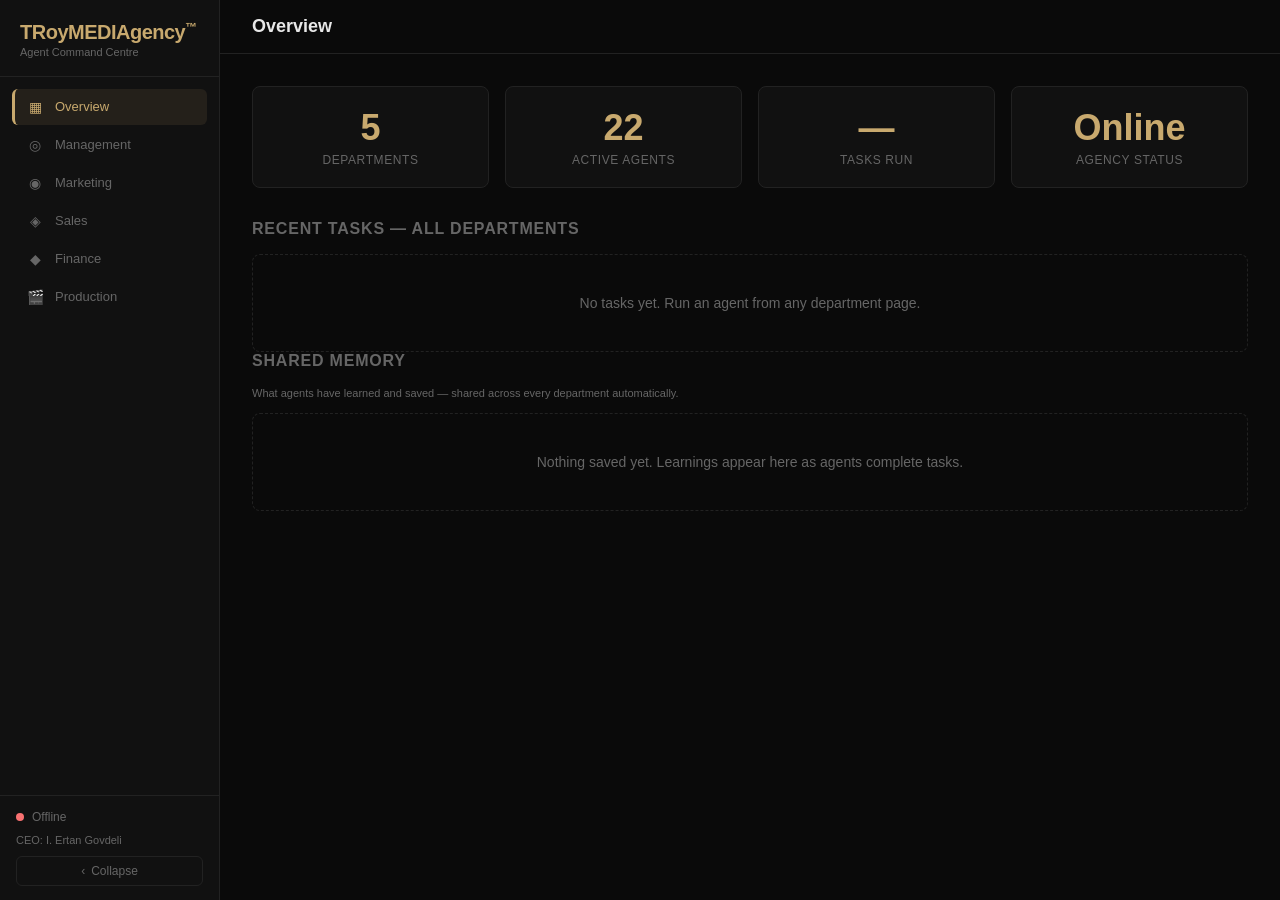
==== dashboard/index.html @ 1620425f "Add real dashboard + Worker/D1 infrastructure New troymedia-dashboard Pages project (sidebar admin p" ====
<!DOCTYPE html>
<html lang="en">
<head>
  <meta charset="UTF-8" />
  <meta name="viewport" content="width=device-width, initial-scale=1.0" />
  <title>TRoyMEDIAgency — Agent Command Centre</title>
  <link rel="stylesheet" href="style.css" />
</head>
<body>
  <div class="app-shell">
    <aside class="sidebar">
      <div class="sidebar-logo">TRoyMEDIAgency<span class="tm">™</span></div>
      <div class="sidebar-sub">Agent Command Centre</div>
      <nav class="page-nav">
        <a href="#/overview" class="nav-item" data-page="overview"><span class="nav-icon">▦</span>Overview</a>
        <a href="#/management" class="nav-item" data-page="management"><span class="nav-icon">◎</span>Management</a>
        <a href="#/marketing" class="nav-item" data-page="marketing"><span class="nav-icon">◉</span>Marketing</a>
        <a href="#/sales" class="nav-item" data-page="sales"><span class="nav-icon">◈</span>Sales</a>
        <a href="#/finance" class="nav-item" data-page="finance"><span class="nav-icon">◆</span>Finance</a>
        <a href="#/production" class="nav-item" data-page="production"><span class="nav-icon">🎬</span>Production</a>
      </nav>
      <div class="sidebar-footer">
        <div class="sidebar-status">
          <div id="status-dot" class="status-dot" title="System status"></div>
          <span id="status-label">Checking…</span>
        </div>
        <span class="sidebar-ceo">CEO: I. Ertan Govdeli</span>
        <button type="button" id="sidebar-collapse-btn" class="sidebar-collapse-btn" title="Collapse sidebar">
          <span id="collapse-icon">‹</span>
          <span id="collapse-label">Collapse</span>
        </button>
      </div>
    </aside>

    <div class="content-wrap">
      <header>
        <div class="header-inner">
          <div class="header-title" id="page-title">Overview</div>
        </div>
      </header>

      <main>

        <!-- ═══ OVERVIEW ═══ -->
        <div class="page" id="page-overview">
          <section class="kpi-row">
            <div class="kpi-card"><div class="kpi-value">5</div><div class="kpi-label">Departments</div></div>
            <div class="kpi-card"><div class="kpi-value">22</div><div class="kpi-label">Active Agents</div></div>
            <div class="kpi-card"><div class="kpi-value" id="tasks-count">—</div><div class="kpi-label">Tasks Run</div></div>
            <div class="kpi-card"><div class="kpi-value" id="uptime">Online</div><div class="kpi-label">Agency Status</div></div>
          </section>

          <section class="task-section">
            <h2>Recent Tasks — All Departments</h2>
            <div id="task-list"><p class="empty-state">No tasks yet. Run an agent from any department page.</p></div>
          </section>

          <section class="task-section">
            <h2>Shared Memory <span id="memory-count" class="orders-revenue"></span></h2>
            <p class="dept-note" style="margin-bottom:12px;">What agents have learned and saved — shared across every department automatically.</p>
            <div id="memory-list"><p class="empty-state">Nothing saved yet. Learnings appear here as agents complete tasks.</p></div>
          </section>
        </div>

        <!-- ═══ MANAGEMENT (Orchestrator) ═══ -->
        <div class="page" id="page-management">
          <section class="orchestrator-bar">
            <div class="orch-label">
              <span class="orch-icon">◎</span>
              <span>Core Orchestrator — CEO Assistant</span>
              <span class="orch-sub">DELEGATE · REVIEW · FINAL_QA</span>
            </div>
            <div class="orch-actions">
              <div class="brief-input-wrap">
                <textarea id="brief-input" class="brief-input" placeholder="Enter a brief… (Ctrl+Enter to run)" rows="4"></textarea>
              </div>
              <button class="run-btn orch-btn" id="brief-btn" data-dept="orchestrator" data-task="intake_brief">Run Brief</button>
            </div>
          </section>
          <section class="task-section">
            <h2>Recent Management Runs</h2>
            <div id="dept-task-list-orchestrator"><p class="empty-state">No briefs run yet.</p></div>
          </section>
        </div>

        <!-- ═══ MARKETING ═══ -->
        <div class="page" id="page-marketing">
          <div class="dept-card dept-card-solo" data-dept="marketing">
            <div class="dept-header"><span class="dept-icon">◉</span><span class="dept-name">Marketing</span></div>
            <ul class="agent-list">
              <li class="agent-head">Head of the AI Marketing Department <span class="skill-tags">TREND_SCRAPE · CONTENT_GEN · PUBLICITY_AUDIT</span></li>
              <li>Entertainment Trend Researcher</li>
              <li>Content Creator</li>
              <li>Press &amp; Publicity Relations Manager</li>
              <li>Audience &amp; Analytics Reporter</li>
            </ul>
            <div class="btn-group">
              <button class="run-btn" data-dept="marketing" data-task="run_campaign">Run Campaign</button>
              <button class="run-btn skill-btn" data-dept="marketing" data-task="trend_scrape">Trend Scrape</button>
              <button class="run-btn skill-btn" data-dept="marketing" data-task="content_gen">Content Gen</button>
              <button class="run-btn skill-btn" data-dept="marketing" data-task="publicity_audit">Publicity Audit</button>
            </div>
          </div>
          <section class="task-section">
            <h2>Recent Marketing Runs</h2>
            <div id="dept-task-list-marketing"><p class="empty-state">No tasks run yet.</p></div>
          </section>
        </div>

        <!-- ═══ SALES ═══ -->
        <div class="page" id="page-sales">
          <div class="dept-card dept-card-solo" data-dept="sales">
            <div class="dept-header"><span class="dept-icon">◈</span><span class="dept-name">Sales &amp; Distribution</span></div>
            <ul class="agent-list">
              <li class="agent-head">Head of the AI Sales &amp; Distribution Department <span class="skill-tags">PITCH_DEVELOPMENT · DISTRIBUTION_DEAL</span></li>
              <li>Pitch Developer</li>
              <li>Distribution Researcher</li>
              <li>Deal Negotiator</li>
              <li>Client &amp; Talent Relations Manager</li>
            </ul>
            <div class="btn-group">
              <button class="run-btn" data-dept="sales" data-task="run_pipeline">Run Pipeline</button>
              <button class="run-btn skill-btn" data-dept="sales" data-task="pitch_development">Pitch Development</button>
              <button class="run-btn skill-btn" data-dept="sales" data-task="distribution_deal">Distribution Deal</button>
              <button class="run-btn skill-btn" data-dept="sales" data-task="objection_handler">Objection Handler</button>
            </div>
          </div>
          <section class="task-section">
            <h2>Recent Sales Runs</h2>
            <div id="dept-task-list-sales"><p class="empty-state">No tasks run yet.</p></div>
          </section>
        </div>

        <!-- ═══ FINANCE ═══ -->
        <div class="page" id="page-finance">
          <div class="dept-card dept-card-solo" data-dept="finance">
            <div class="dept-header"><span class="dept-icon">◆</span><span class="dept-name">Finance</span></div>
            <ul class="agent-list">
              <li class="agent-head">Head of the AI Finance Department <span class="skill-tags">PRODUCTION_BUDGET · ROYALTY_TRACKING</span></li>
              <li>Production Budget Planner</li>
              <li>Royalty &amp; Payments Clerk</li>
              <li>Invoice Manager</li>
              <li>Cost Optimizer</li>
            </ul>
            <div class="btn-group">
              <button class="run-btn" data-dept="finance" data-task="generate_report">Run Report</button>
              <button class="run-btn skill-btn" data-dept="finance" data-task="production_budget">Production Budget</button>
              <button class="run-btn skill-btn" data-dept="finance" data-task="royalty_tracking">Royalty Tracking</button>
            </div>
          </div>
          <section class="task-section">
            <h2>Recent Finance Runs</h2>
            <div id="dept-task-list-finance"><p class="empty-state">No tasks run yet.</p></div>
          </section>
        </div>

        <!-- ═══ PRODUCTION ═══ -->
        <div class="page" id="page-production">
          <div class="dept-card dept-card-solo" data-dept="production">
            <div class="dept-header"><span class="dept-icon">🎬</span><span class="dept-name">Production &amp; Casting</span></div>
            <ul class="agent-list">
              <li class="agent-head">Head of Production &amp; Casting</li>
              <li>Casting Director</li>
              <li>Production Coordinator</li>
              <li>Talent Support Manager</li>
              <li>Script Development Specialist</li>
              <li>Crew Support Manager</li>
            </ul>
            <div class="btn-group">
              <button class="run-btn" data-dept="production" data-task="run_task">Run Task</button>
              <button class="run-btn skill-btn" data-dept="production" data-task="casting_call">Casting Call</button>
              <button class="run-btn skill-btn" data-dept="production" data-task="production_schedule">Production Schedule</button>
              <button class="run-btn skill-btn" data-dept="production" data-task="talent_support">Talent Support</button>
              <button class="run-btn skill-btn" data-dept="production" data-task="script_development">Script Development</button>
              <button class="run-btn skill-btn" data-dept="production" data-task="crew_support">Crew Support</button>
            </div>
          </div>
          <section class="task-section">
            <h2>Recent Production Runs</h2>
            <div id="dept-task-list-production"><p class="empty-state">No tasks run yet.</p></div>
          </section>
        </div>

      </main>
    </div>
  </div>

  <script src="app.js"></script>
</body>
</html>
---- dashboard/style.css ----
:root {
  --bg: #0a0a0a;
  --surface: #111111;
  --border: #222222;
  --accent: #c8a96e;
  --accent-dim: #8a6e3e;
  --text: #e8e8e8;
  --text-muted: #666666;
  --success: #4ade80;
  --error: #f87171;
  --font: "Inter", "Helvetica Neue", sans-serif;
}

* { box-sizing: border-box; margin: 0; padding: 0; }

body {
  background: var(--bg);
  color: var(--text);
  font-family: var(--font);
  min-height: 100vh;
  overflow: hidden;
}

.tm { font-size: 12px; vertical-align: super; }

/* ─── App shell: sidebar + content ──────────────────────────────────────── */

.app-shell {
  display: flex;
  height: 100vh;
}

.sidebar {
  width: 220px;
  flex-shrink: 0;
  background: var(--surface);
  border-right: 1px solid var(--border);
  display: flex;
  flex-direction: column;
  transition: width 0.2s;
  overflow: hidden;
}

.app-shell.collapsed .sidebar { width: 64px; }

.sidebar-logo {
  font-size: 20px;
  font-weight: 700;
  letter-spacing: -0.5px;
  color: var(--accent);
  padding: 20px 20px 2px;
  white-space: nowrap;
}

.sidebar-sub {
  font-size: 11px;
  color: var(--text-muted);
  padding: 0 20px 18px;
  border-bottom: 1px solid var(--border);
  white-space: nowrap;
}

.app-shell.collapsed .sidebar-sub,
.app-shell.collapsed .sidebar-logo .tm + * { display: none; }

.page-nav {
  display: flex;
  flex-direction: column;
  gap: 2px;
  padding: 12px;
  flex: 1;
  overflow-y: auto;
}

.nav-item {
  display: flex;
  align-items: center;
  gap: 12px;
  color: var(--text-muted);
  font-size: 13px;
  text-decoration: none;
  padding: 10px 12px;
  border-radius: 6px;
  border-left: 3px solid transparent;
  white-space: nowrap;
  transition: color 0.15s, background 0.15s, border-color 0.15s;
}

.nav-icon { font-size: 14px; width: 16px; text-align: center; flex-shrink: 0; }

.nav-item:hover { color: var(--text); background: rgba(200, 169, 110, 0.06); }

.nav-item.active {
  color: var(--accent);
  background: rgba(200, 169, 110, 0.1);
  border-left-color: var(--accent);
}

.sidebar-footer {
  border-top: 1px solid var(--border);
  padding: 14px 16px;
  display: flex;
  flex-direction: column;
  gap: 10px;
}

.sidebar-status {
  display: flex;
  align-items: center;
  gap: 8px;
  font-size: 12px;
  color: var(--text-muted);
  white-space: nowrap;
}

.status-dot {
  width: 8px;
  height: 8px;
  border-radius: 50%;
  background: var(--text-muted);
  transition: background 0.3s;
  flex-shrink: 0;
}

.status-dot.online { background: var(--success); box-shadow: 0 0 8px var(--success); }
.status-dot.offline { background: var(--error); }

.sidebar-ceo {
  font-size: 11px;
  color: var(--text-muted);
  white-space: nowrap;
}

.sidebar-collapse-btn {
  display: flex;
  align-items: center;
  justify-content: center;
  gap: 6px;
  background: transparent;
  border: 1px solid var(--border);
  color: var(--text-muted);
  border-radius: 6px;
  padding: 7px;
  font-size: 12px;
  cursor: pointer;
  transition: border-color 0.2s, color 0.2s;
}

.sidebar-collapse-btn:hover { border-color: var(--accent-dim); color: var(--accent); }

.app-shell.collapsed .sidebar-sub,
.app-shell.collapsed .sidebar-status span:not(.status-dot),
.app-shell.collapsed .sidebar-ceo,
.app-shell.collapsed .nav-item span:not(.nav-icon),
.app-shell.collapsed #collapse-label {
  display: none;
}

.app-shell.collapsed #collapse-icon { transform: rotate(180deg); }

.content-wrap {
  flex: 1;
  display: flex;
  flex-direction: column;
  min-width: 0;
  overflow: hidden;
}

header {
  border-bottom: 1px solid var(--border);
  padding: 16px 32px;
  flex-shrink: 0;
}

.header-inner { display: flex; align-items: center; }

.header-title { font-size: 18px; font-weight: 600; }

.page { display: none; }

.dept-card-solo { max-width: 640px; }

main { flex: 1; overflow-y: auto; padding: 32px; }

.kpi-row {
  display: grid;
  grid-template-columns: repeat(4, 1fr);
  gap: 16px;
  margin-bottom: 32px;
}

.kpi-card {
  background: var(--surface);
  border: 1px solid var(--border);
  border-radius: 8px;
  padding: 20px;
  text-align: center;
}

.kpi-value {
  font-size: 36px;
  font-weight: 700;
  color: var(--accent);
}

.kpi-label {
  font-size: 12px;
  color: var(--text-muted);
  margin-top: 4px;
  text-transform: uppercase;
  letter-spacing: 0.05em;
}

.departments-grid {
  display: grid;
  grid-template-columns: repeat(5, 1fr);
  gap: 16px;
  margin-bottom: 40px;
}

.dept-card {
  background: var(--surface);
  border: 1px solid var(--border);
  border-radius: 8px;
  padding: 20px;
  display: flex;
  flex-direction: column;
  gap: 12px;
  transition: border-color 0.2s;
}

.dept-card:hover { border-color: var(--accent-dim); }

.dept-header {
  display: flex;
  align-items: center;
  gap: 8px;
}

.dept-icon {
  color: var(--accent);
  font-size: 16px;
}

.dept-name {
  font-weight: 600;
  font-size: 14px;
}

.agent-list {
  list-style: none;
  flex: 1;
}

.agent-list li {
  font-size: 12px;
  color: var(--text-muted);
  padding: 4px 0;
  border-bottom: 1px solid var(--border);
}

.agent-list li:last-child { border-bottom: none; }

.agent-head {
  color: var(--accent) !important;
  font-weight: 600;
}

.skill-tags {
  font-size: 10px;
  color: var(--text-muted);
  font-weight: 400;
  display: block;
  margin-top: 2px;
  letter-spacing: 0.03em;
}

.btn-group {
  display: flex;
  flex-direction: column;
  gap: 6px;
}

.skill-btn {
  font-size: 11px;
  padding: 6px 12px;
  opacity: 0.7;
}

.skill-btn:hover { opacity: 1; }

.dept-note {
  font-size: 11px;
  color: var(--text-muted);
  line-height: 1.4;
  margin-top: 4px;
}

/* Orchestrator bar */
.orchestrator-bar {
  background: var(--surface);
  border: 1px solid var(--accent-dim);
  border-radius: 8px;
  padding: 20px;
  margin-bottom: 24px;
  display: flex;
  flex-direction: column;
  gap: 14px;
}

.orch-label {
  display: flex;
  align-items: center;
  gap: 10px;
}

.orch-icon {
  color: var(--accent);
  font-size: 18px;
}

.orch-label span:nth-child(2) {
  font-weight: 600;
  font-size: 14px;
}

.orch-sub {
  font-size: 11px;
  color: var(--text-muted);
  letter-spacing: 0.05em;
}

.orch-actions {
  display: flex;
  flex-direction: column;
  gap: 10px;
}

.brief-input {
  width: 100%;
  background: var(--bg);
  border: 1px solid var(--border);
  border-radius: 6px;
  color: var(--text);
  padding: 12px 14px;
  font-size: 14px;
  font-family: inherit;
  line-height: 1.5;
  min-height: 96px;
  resize: vertical;
  outline: none;
}

.brief-input:focus { border-color: var(--accent-dim); }

.brief-input-wrap { position: relative; }
.brief-input-wrap .brief-input { padding-right: 46px; }

.mic-btn {
  position: absolute;
  top: 10px;
  right: 10px;
  width: 30px;
  height: 30px;
  border-radius: 50%;
  border: 1px solid var(--border);
  background: var(--bg);
  color: var(--text-muted);
  font-size: 14px;
  cursor: pointer;
  display: flex;
  align-items: center;
  justify-content: center;
  transition: background 0.15s, border-color 0.15s, color 0.15s;
  user-select: none;
}

.mic-btn:hover { border-color: var(--accent-dim); color: var(--accent); }

.mic-btn.recording {
  background: var(--error);
  border-color: var(--error);
  color: #fff;
  animation: mic-pulse 1s ease-in-out infinite;
}

@keyframes mic-pulse {
  0%, 100% { box-shadow: 0 0 0 0 rgba(248, 113, 113, 0.5); }
  50% { box-shadow: 0 0 0 6px rgba(248, 113, 113, 0); }
}

.mic-status {
  display: none;
  position: absolute;
  top: 46px;
  right: 10px;
  font-size: 11px;
  font-weight: 600;
  color: var(--error);
  background: var(--bg);
  border: 1px solid var(--error);
  border-radius: 999px;
  padding: 3px 10px;
  white-space: nowrap;
  animation: mic-status-blink 1s ease-in-out infinite;
}

.mic-status.visible { display: block; }

@keyframes mic-status-blink {
  0%, 100% { opacity: 1; }
  50% { opacity: 0.5; }
}

.orch-btn {
  align-self: flex-end;
  width: auto;
  white-space: nowrap;
  padding: 10px 24px;
  font-size: 13px;
}

.run-btn {
  background: transparent;
  border: 1px solid var(--accent-dim);
  color: var(--accent);
  padding: 8px 12px;
  border-radius: 4px;
  font-size: 12px;
  cursor: pointer;
  transition: background 0.2s;
  width: 100%;
}

.run-btn:hover { background: rgba(200, 169, 110, 0.1); }

.task-section h2 {
  font-size: 16px;
  font-weight: 600;
  margin-bottom: 16px;
  color: var(--text-muted);
  text-transform: uppercase;
  letter-spacing: 0.05em;
}

.empty-state {
  color: var(--text-muted);
  font-size: 14px;
  text-align: center;
  padding: 40px;
  border: 1px dashed var(--border);
  border-radius: 8px;
}

.task-item {
  background: var(--surface);
  border: 1px solid var(--border);
  border-radius: 6px;
  padding: 14px 16px;
  margin-bottom: 8px;
  display: flex;
  align-items: center;
  gap: 12px;
}

.task-item.clickable { cursor: pointer; }
.task-item.clickable:hover { border-color: var(--accent-dim); }

.task-toggle {
  width: 12px;
  color: var(--text-muted);
  font-size: 10px;
  text-align: center;
}

.task-dept {
  font-size: 11px;
  color: var(--accent);
  text-transform: uppercase;
  letter-spacing: 0.05em;
  min-width: 80px;
}

.task-name { font-size: 13px; flex: 1; }

.task-status {
  font-size: 11px;
  padding: 2px 8px;
  border-radius: 999px;
  border: 1px solid;
}

.task-status.queued { color: var(--text-muted); border-color: var(--border); }
.task-status.running { color: var(--accent); border-color: var(--accent-dim); }
.task-status.completed { color: var(--success); border-color: var(--success); }
.task-status.failed { color: var(--error); border-color: var(--error); }

/* Order statuses (Client Orders panel) */
.task-status.pending_payment { color: var(--text-muted); border-color: var(--border); }
.task-status.paid { color: var(--accent); border-color: var(--accent-dim); }
.task-status.task_queued { color: var(--success); border-color: var(--success); }

.task-time { font-size: 11px; color: var(--text-muted); }

.orders-revenue {
  text-transform: none;
  letter-spacing: normal;
  color: var(--accent);
  font-size: 13px;
  font-weight: 400;
}

.task-detail {
  display: none;
  background: var(--bg);
  border: 1px solid var(--border);
  border-top: none;
  border-radius: 0 0 6px 6px;
  margin: -8px 0 8px;
  padding: 12px 16px 16px;
}

.task-detail.open { display: block; }

.task-detail-label {
  font-size: 10px;
  color: var(--text-muted);
  text-transform: uppercase;
  letter-spacing: 0.05em;
  margin: 8px 0 4px;
}

.task-detail-label:first-child { margin-top: 0; }

.task-detail pre {
  font-family: "SFMono-Regular", Consolas, monospace;
  font-size: 12px;
  color: var(--text);
  white-space: pre-wrap;
  word-break: break-word;
  max-height: 320px;
  overflow-y: auto;
  margin: 0;
}

@media (max-width: 900px) {
  .departments-grid { grid-template-columns: repeat(2, 1fr); }
  .kpi-row { grid-template-columns: repeat(2, 1fr); }
}

@media (max-width: 500px) {
  .departments-grid { grid-template-columns: 1fr; }
  .kpi-row { grid-template-columns: repeat(2, 1fr); }
  main { padding: 16px; }
}
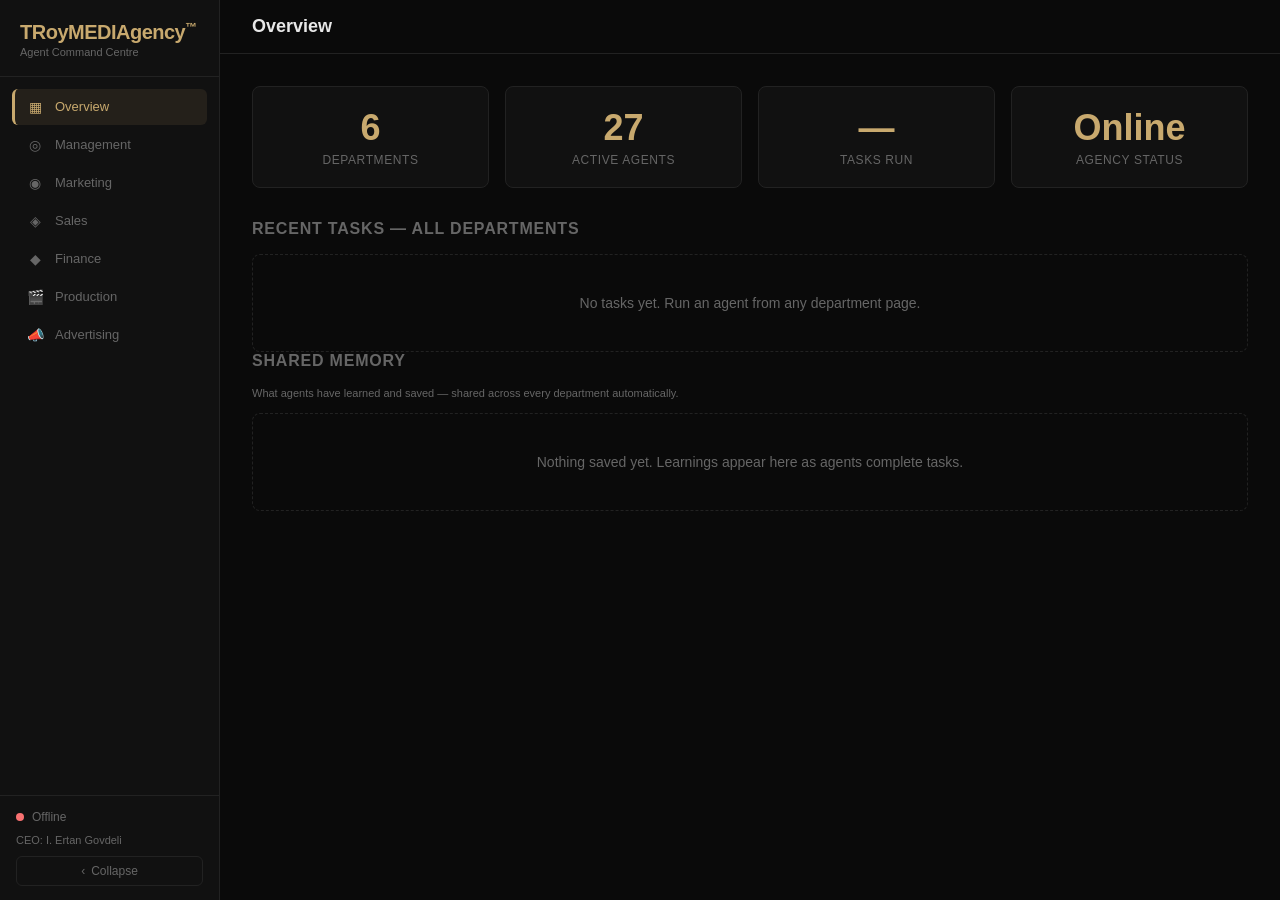
==== commit afb8e327: "Add real Advertising department — client ad campaigns, separate from Marketing New 5th functional de" ====
--- a/dashboard/index.html
+++ b/dashboard/index.html
@@ -18,6 +18,7 @@
         <a href="#/sales" class="nav-item" data-page="sales"><span class="nav-icon">◈</span>Sales</a>
         <a href="#/finance" class="nav-item" data-page="finance"><span class="nav-icon">◆</span>Finance</a>
         <a href="#/production" class="nav-item" data-page="production"><span class="nav-icon">🎬</span>Production</a>
+        <a href="#/advertising" class="nav-item" data-page="advertising"><span class="nav-icon">📣</span>Advertising</a>
       </nav>
       <div class="sidebar-footer">
         <div class="sidebar-status">
@@ -44,8 +45,8 @@
         <!-- ═══ OVERVIEW ═══ -->
         <div class="page" id="page-overview">
           <section class="kpi-row">
-            <div class="kpi-card"><div class="kpi-value">5</div><div class="kpi-label">Departments</div></div>
-            <div class="kpi-card"><div class="kpi-value">22</div><div class="kpi-label">Active Agents</div></div>
+            <div class="kpi-card"><div class="kpi-value">6</div><div class="kpi-label">Departments</div></div>
+            <div class="kpi-card"><div class="kpi-value">27</div><div class="kpi-label">Active Agents</div></div>
             <div class="kpi-card"><div class="kpi-value" id="tasks-count">—</div><div class="kpi-label">Tasks Run</div></div>
             <div class="kpi-card"><div class="kpi-value" id="uptime">Online</div><div class="kpi-label">Agency Status</div></div>
           </section>
@@ -181,6 +182,31 @@
           </section>
         </div>
 
+        <!-- ═══ ADVERTISING ═══ -->
+        <div class="page" id="page-advertising">
+          <div class="dept-card dept-card-solo" data-dept="advertising">
+            <div class="dept-header"><span class="dept-icon">📣</span><span class="dept-name">Advertising</span></div>
+            <ul class="agent-list">
+              <li class="agent-head">Head of the AI Advertising Department <span class="skill-tags">AD_CAMPAIGN_STRATEGY · CREATIVE_CONCEPT · MEDIA_PLANNING</span></li>
+              <li>Creative Director</li>
+              <li>Media Planner &amp; Buyer</li>
+              <li>Copywriter</li>
+              <li>Account Strategist</li>
+            </ul>
+            <div class="btn-group">
+              <button class="run-btn" data-dept="advertising" data-task="run_campaign">Run Campaign</button>
+              <button class="run-btn skill-btn" data-dept="advertising" data-task="ad_campaign_strategy">Campaign Strategy</button>
+              <button class="run-btn skill-btn" data-dept="advertising" data-task="creative_concept">Creative Concept</button>
+              <button class="run-btn skill-btn" data-dept="advertising" data-task="media_planning">Media Planning</button>
+            </div>
+            <p class="dept-note">Builds real ad campaigns for client companies and products — separate from Marketing, which promotes TRoyMEDIA's own productions and talent.</p>
+          </div>
+          <section class="task-section">
+            <h2>Recent Advertising Runs</h2>
+            <div id="dept-task-list-advertising"><p class="empty-state">No tasks run yet.</p></div>
+          </section>
+        </div>
+
       </main>
     </div>
   </div>
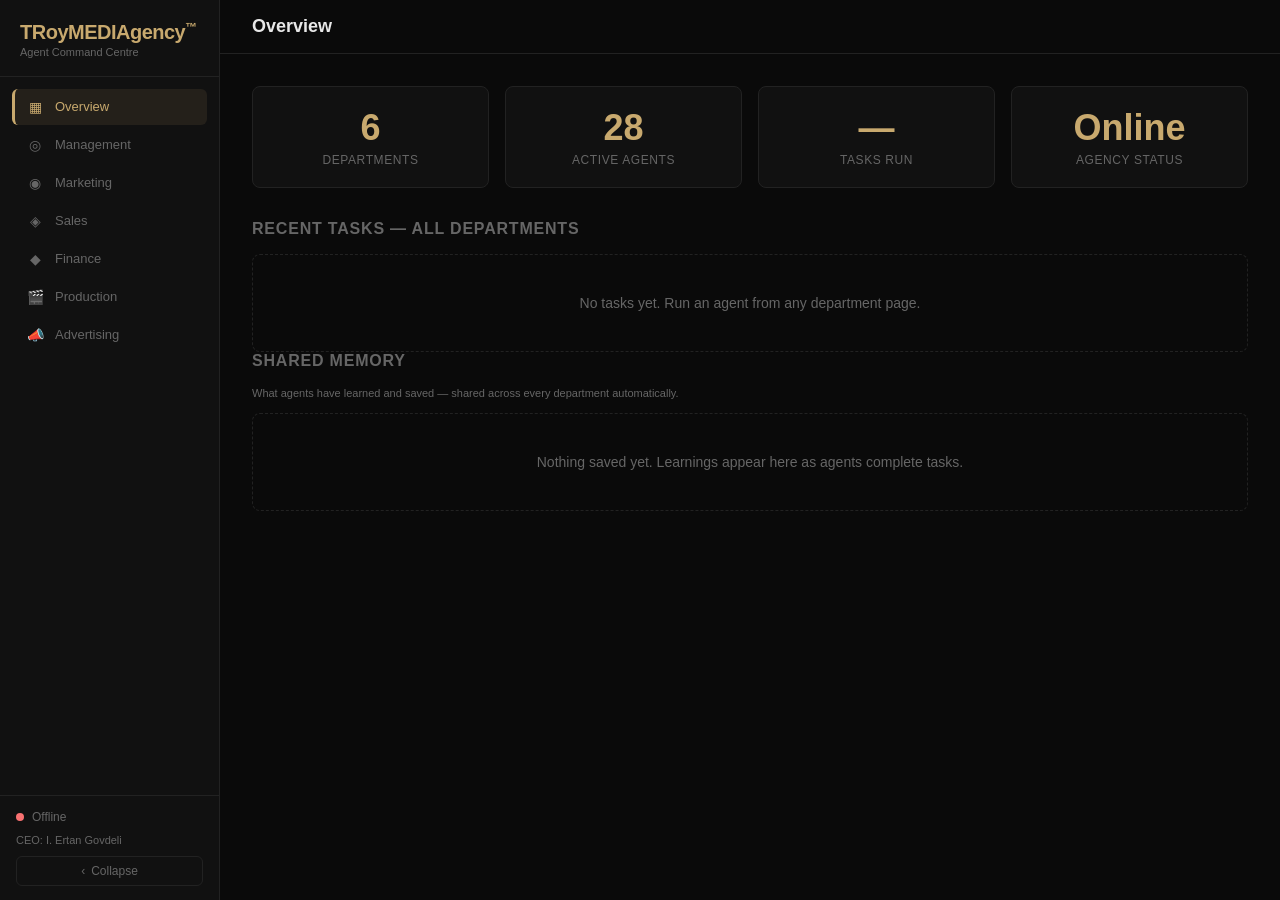
==== commit 977ed01d: "Add real AI video ad production skill to Advertising department Connects TRoyMEDIA's Advertising dep" ====
--- a/dashboard/index.html
+++ b/dashboard/index.html
@@ -46,7 +46,7 @@
         <div class="page" id="page-overview">
           <section class="kpi-row">
             <div class="kpi-card"><div class="kpi-value">6</div><div class="kpi-label">Departments</div></div>
-            <div class="kpi-card"><div class="kpi-value">27</div><div class="kpi-label">Active Agents</div></div>
+            <div class="kpi-card"><div class="kpi-value">28</div><div class="kpi-label">Active Agents</div></div>
             <div class="kpi-card"><div class="kpi-value" id="tasks-count">—</div><div class="kpi-label">Tasks Run</div></div>
             <div class="kpi-card"><div class="kpi-value" id="uptime">Online</div><div class="kpi-label">Agency Status</div></div>
           </section>
@@ -192,12 +192,14 @@
               <li>Media Planner &amp; Buyer</li>
               <li>Copywriter</li>
               <li>Account Strategist</li>
+              <li>AI Video Production Specialist</li>
             </ul>
             <div class="btn-group">
               <button class="run-btn" data-dept="advertising" data-task="run_campaign">Run Campaign</button>
               <button class="run-btn skill-btn" data-dept="advertising" data-task="ad_campaign_strategy">Campaign Strategy</button>
               <button class="run-btn skill-btn" data-dept="advertising" data-task="creative_concept">Creative Concept</button>
               <button class="run-btn skill-btn" data-dept="advertising" data-task="media_planning">Media Planning</button>
+              <button class="run-btn skill-btn" data-dept="advertising" data-task="video_ad_production">Video Ad Production</button>
             </div>
             <p class="dept-note">Builds real ad campaigns for client companies and products — separate from Marketing, which promotes TRoyMEDIA's own productions and talent.</p>
           </div>
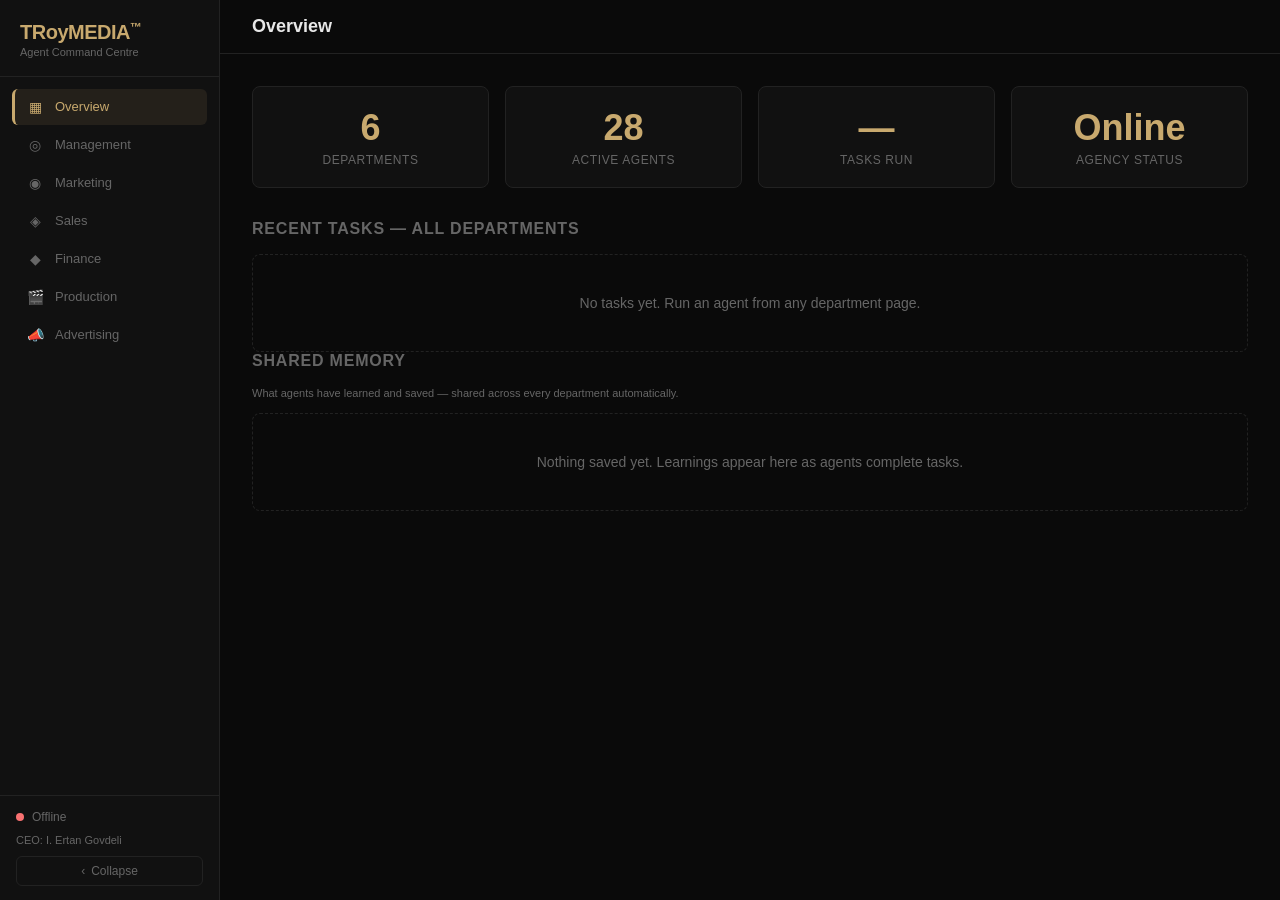
==== commit 9f7ece9c: "Fix TRoyMEDIAgency naming to TRoyMEDIA; add today's real update note The brand name was written as o" ====
--- a/dashboard/index.html
+++ b/dashboard/index.html
@@ -3,13 +3,13 @@
 <head>
   <meta charset="UTF-8" />
   <meta name="viewport" content="width=device-width, initial-scale=1.0" />
-  <title>TRoyMEDIAgency — Agent Command Centre</title>
+  <title>TRoyMEDIA™ — Agent Command Centre</title>
   <link rel="stylesheet" href="style.css" />
 </head>
 <body>
   <div class="app-shell">
     <aside class="sidebar">
-      <div class="sidebar-logo">TRoyMEDIAgency<span class="tm">™</span></div>
+      <div class="sidebar-logo">TRoyMEDIA<span class="tm">™</span></div>
       <div class="sidebar-sub">Agent Command Centre</div>
       <nav class="page-nav">
         <a href="#/overview" class="nav-item" data-page="overview"><span class="nav-icon">▦</span>Overview</a>
